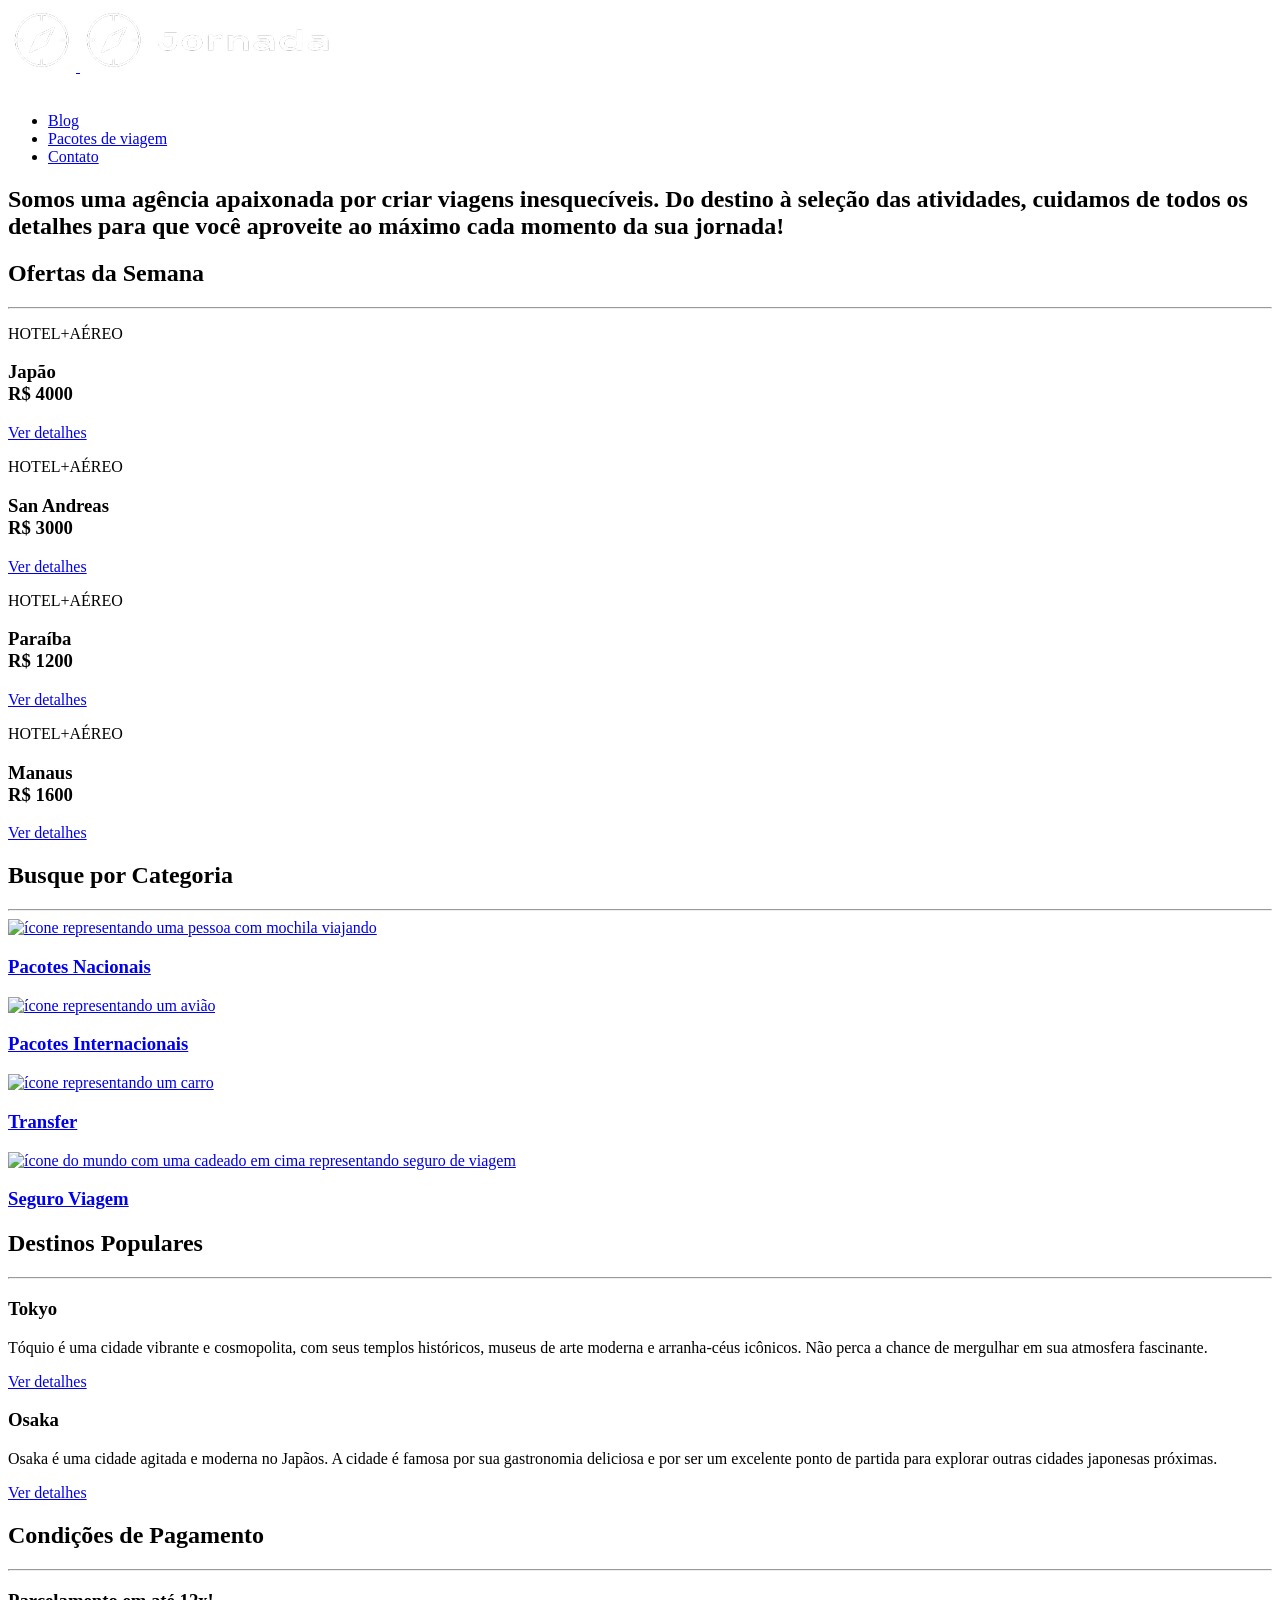
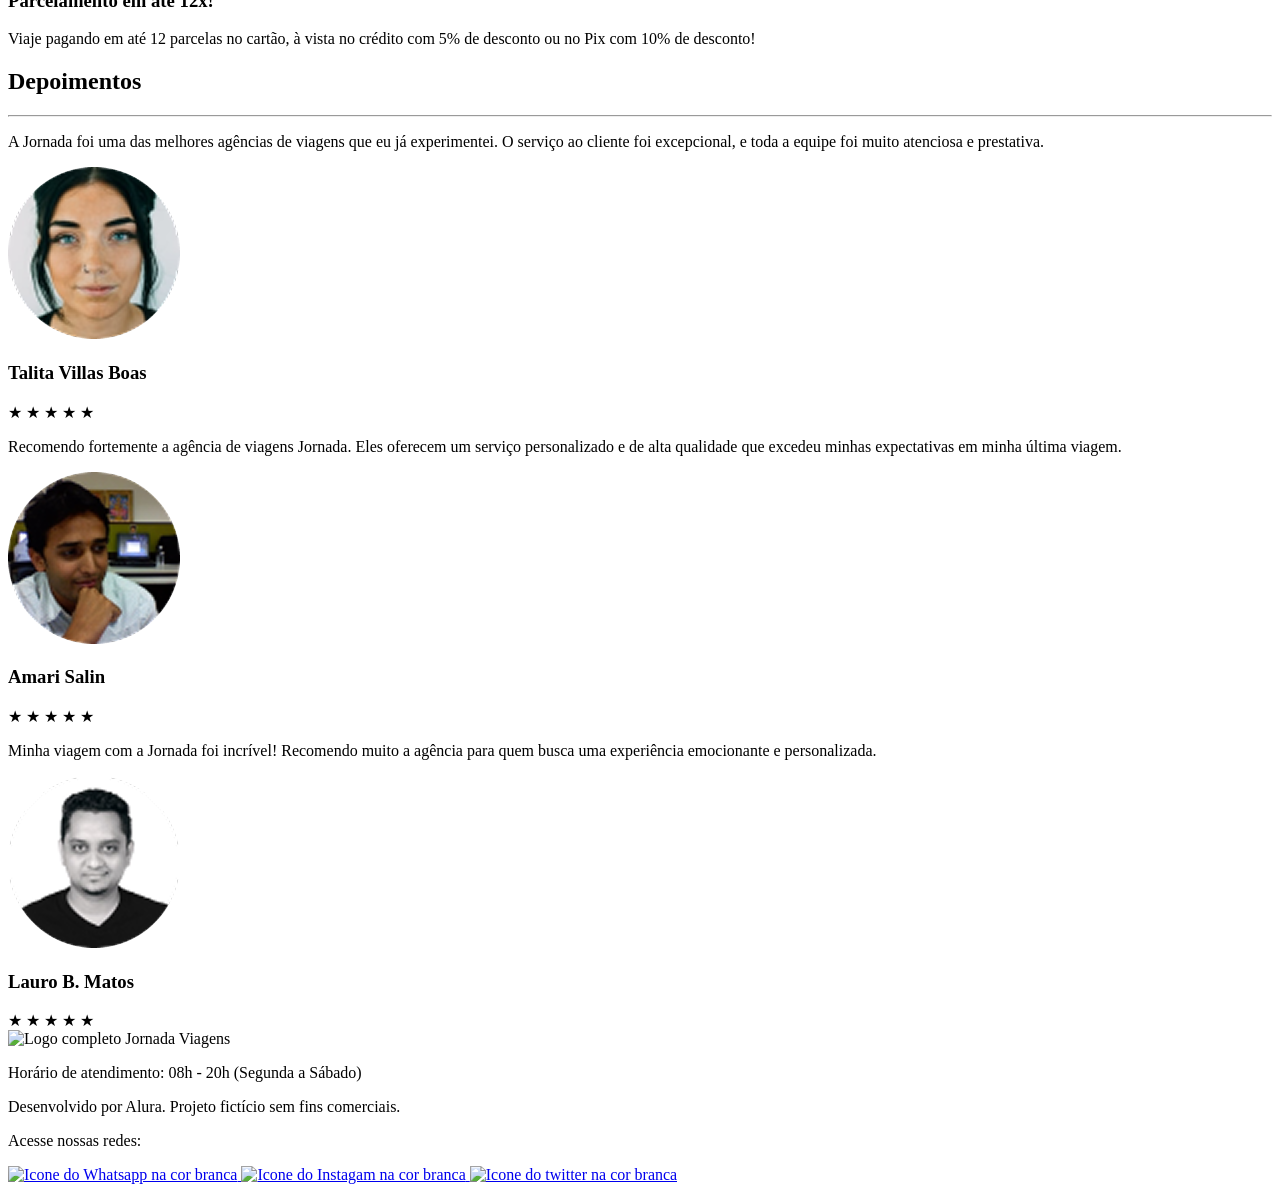
==== index.html @ a4445f1b "Finaliza sessao do footer com layout responsivo" ====
<!doctype html>
<html lang="pt-br">
  <head>
    <meta charset="UTF-8" />
    <meta name="viewport" content="width=device-width, initial-scale=1.0" />
    <link rel="stylesheet" href="css/style.css" />
    <title>Jornada Viagens</title>
  </head>
  <body>
    <header class="main-header">
      <a class="logo" href="index.html" title="Voltar para a página inicial">
        <img
          class="img-mobile"
          src="img/Bussola-jornada-branca.png"
          alt="Bússola do logo Jornada Viagens na cor branca"
        />
        <img
          class="img-desktop"
          src="img/Bussola-texto-jornada-branca.png"
          alt="Logo Jornada Viagens na cor branca"
        />
      </a>
      <div class="navigation-menu">
        <label for="menu">
          <img src="img/menu.png" alt="Menu" />
        </label>
        <input type="checkbox" id="menu" hidden />
        <nav>
          <ul class="list-link">
            <li>
              <a href="blog.html" target="_blank" title="Acessar blog">Blog</a>
            </li>
            <li>
              <a
                href="pacotes.html"
                target="_blank"
                title="Acessar pacotes de viagem"
                >Pacotes de viagem</a
              >
            </li>
            <li>
              <a href="contato.html" target="_blank" title="Acessar contato"
                >Contato</a
              >
            </li>
          </ul>
        </nav>
      </div>
    </header>
    <main>
      <section class="hero">
        <div class="hero-img"></div>
        <h2>
          Somos uma agência apaixonada por criar viagens inesquecíveis. Do
          destino à seleção das atividades, cuidamos de todos os detalhes para
          que você aproveite ao máximo cada momento da sua jornada!
        </h2>
      </section>
      <section class="offers">
        <div class="section-title">
          <h2 class="content-title">Ofertas da Semana</h2>
          <hr />
        </div>
        <div class="offers-cards">
          <article class="card japao">
            <header>
              <p class="content-text">HOTEL+AÉREO</p>
              <h3 class="content-title">
                Japão <br />
                <span>R$ 4000</span>
              </h3>
            </header>
            <footer>
              <a class="button" href="#">Ver detalhes</a>
            </footer>
          </article>
          <article class="card san-andreas">
            <header>
              <p class="content-text">HOTEL+AÉREO</p>
              <h3 class="content-title">
                San Andreas <br />
                <span>R$ 3000</span>
              </h3>
            </header>
            <footer>
              <a class="button" href="#">Ver detalhes</a>
            </footer>
          </article>
          <article class="card paraiba">
            <header>
              <p class="content-text">HOTEL+AÉREO</p>
              <h3 class="content-title">
                Paraíba <br />
                <span>R$ 1200</span>
              </h3>
            </header>
            <footer>
              <a class="button" href="#">Ver detalhes</a>
            </footer>
          </article>
          <article class="card manaus">
            <header>
              <p class="content-text">HOTEL+AÉREO</p>
              <h3 class="content-title">
                Manaus <br />
                <span>R$ 1600</span>
              </h3>
            </header>
            <footer>
              <a class="button" href="#">Ver detalhes</a>
            </footer>
          </article>
        </div>
      </section>
      <section class="categories">
        <div class="section-title">
          <h2 class="content-title">Busque por Categoria</h2>
          <hr />
        </div>
        <div class="category">
          <a
            href="#"
            target="_blank"
            title="Busque pela categoria Pacotes Nacionais"
            class="cards"
          >
            <img
              src="/Jornada-viagens/img/icone-pacotes-nacionais.png"
              alt="ícone representando uma pessoa com mochila viajando"
            />
            <h3 class="content-title">Pacotes Nacionais</h3>
          </a>
          <a
            href="#"
            target="_blank"
            title="Busque pela categoria Pacotes Internacionais"
            class="cards"
          >
            <img
              src="/Jornada-viagens/img/icone-pacotes-interacionais.png"
              alt="ícone representando um avião"
            />
            <h3 class="content-title">Pacotes Internacionais</h3>
          </a>
          <a
            href="#"
            target="_blank"
            title="Busque pela categoria de transporte"
            class="cards"
          >
            <img
              src="/Jornada-viagens/img/icone-transfer.png"
              alt="ícone representando um carro"
            />
            <h3 class="content-title">Transfer</h3>
          </a>
          <a
            href="#"
            target="_blank"
            title="Busque pela categoria Pacotes Nacionais"
            class="cards"
          >
            <img
              src="/Jornada-viagens/img/icone-seguro-viagem.png"
              alt="ícone do mundo com uma cadeado em cima representando seguro de viagem"
            />
            <h3 class="content-title">Seguro Viagem</h3>
          </a>
        </div>
      </section>
      <section class="destinations">
        <div class="section-title">
          <h2>Destinos Populares</h2>
          <hr />
        </div>
        <div class="destination-cards">
          <article class="cards">
            <header>
              <div class="tokyo-img"></div>
              <h3 class="content-title">Tokyo</h3>
            </header>
            <p class="content-text">
              Tóquio é uma cidade vibrante e cosmopolita, com seus templos
              históricos, museus de arte moderna e arranha-céus icônicos. Não
              perca a chance de mergulhar em sua atmosfera fascinante.
            </p>
            <footer>
              <a
                href="#"
                class="button"
                target="_blank"
                title="Veja mais detalhes do destino Tokyo"
                >Ver detalhes</a
              >
            </footer>
          </article>
          <article class="cards">
            <header>
              <div class="osaka-img"></div>
              <h3 class="content-title">Osaka</h3>
            </header>
            <p class="content-text">
              Osaka é uma cidade agitada e moderna no Japãos. A cidade é famosa
              por sua gastronomia deliciosa e por ser um excelente ponto de
              partida para explorar outras cidades japonesas próximas.
            </p>
            <footer>
              <a
                href="#"
                class="button"
                target="_blank"
                title="Veja mais detalhes do destino Osaka"
                >Ver detalhes</a
              >
            </footer>
          </article>
        </div>
      </section>
      <section class="payments">
        <div class="section-title">
          <h2>Condições de Pagamento</h2>
          <hr />
        </div>
        <div class="content-container">
          <div class="text-content">
            <h3 class="content-title">Parcelamento em até 12x!</h3>
            <p class="content-text">
              Viaje pagando em até 12 parcelas no cartão, à vista no crédito com
              5% de desconto ou no Pix com 10% de desconto!
            </p>
          </div>
          <div class="image-content">
            <div class="image first"></div>
            <div class="image second"></div>
            <div class="image thirdy"></div>
          </div>
        </div>
      </section>
      <section class="testimonials">
        <div class="section-title">
          <h2>Depoimentos</h2>
          <hr />
        </div>
        <div class="testimonial-container">
          <article>
            <header>
              <p>
                A Jornada foi uma das melhores agências de viagens que eu já
                experimentei. O serviço ao cliente foi excepcional, e toda a
                equipe foi muito atenciosa e prestativa.
              </p>
            </header>
            <footer>
              <img
                src="img/avatar-talita.png"
                alt="Imagem de perfil da cliente Talita Villas Boas"
              />
              <div class="profile-content">
                <h3>Talita Villas Boas</h3>
                <div class="rating">
                  <span class="star">★</span>
                  <span class="star">★</span>
                  <span class="star">★</span>
                  <span class="star">★</span>
                  <span class="star">★</span>
                </div>
              </div>
            </footer>
          </article>
          <article>
            <header>
              <p>
                Recomendo fortemente a agência de viagens Jornada. Eles oferecem
                um serviço personalizado e de alta qualidade que excedeu minhas
                expectativas em minha última viagem.
              </p>
            </header>
            <footer>
              <img
                src="img/avatar-amari.png"
                alt="Imagem de perfil do cliente Amari Salin"
              />
              <div class="profile-content">
                <h3>Amari Salin</h3>
                <div class="rating">
                  <span class="star">★</span>
                  <span class="star">★</span>
                  <span class="star">★</span>
                  <span class="star">★</span>
                  <span class="star">★</span>
                </div>
              </div>
            </footer>
          </article>
          <article>
            <header>
              <p>
                Minha viagem com a Jornada foi incrível! Recomendo muito a
                agência para quem busca uma experiência emocionante e
                personalizada.
              </p>
            </header>
            <footer>
              <img
                src="img/avatar-lauro.png"
                alt="Imagem de perfil do cliente Lauro B. Matos"
              />
              <div class="profile-content">
                <h3>Lauro B. Matos</h3>
                <div class="rating">
                  <span class="star">★</span>
                  <span class="star">★</span>
                  <span class="star">★</span>
                  <span class="star">★</span>
                  <span class="star">★</span>
                </div>
              </div>
            </footer>
          </article>
        </div>
      </section>
      <section class="bottom-hero">
        <div class="hero-img"></div>
      </section>
    </main>
    <footer class="main-footer">
      <div class="footer-content">
        <img
          src="../Jornada-viagens/img/logo-footer.png"
          alt="Logo completo Jornada Viagens"
        />
        <p>Horário de atendimento: 08h - 20h (Segunda a Sábado)</p>
        <p>Desenvolvido por Alura. Projeto fictício sem fins comerciais.</p>
      </div>
      <div class="footer-social">
        <p>Acesse nossas redes:</p>
        <a href="#" target="_blank" title="Entre em contato via Whatsapp">
          <img
            src="../Jornada-viagens/img/whatsapp.svg"
            alt="Icone do Whatsapp na cor branca"
          />
        </a>
        <a
          href="#"
          target="_blank"
          title="Acesse o Instagram do Jornada Viagens"
        >
          <img
            src="../Jornada-viagens/img/instagram.svg"
            alt="Icone do Instagam na cor branca"
          />
        </a>
        <a href="#" target="_blank" title="Acesse o Twitter do Jornada Viagens">
          <img
            src="../Jornada-viagens/img/twiter.svg"
            alt="Icone do twitter na cor branca"
          />
        </a>
      </div>
    </footer>
  </body>
</html>
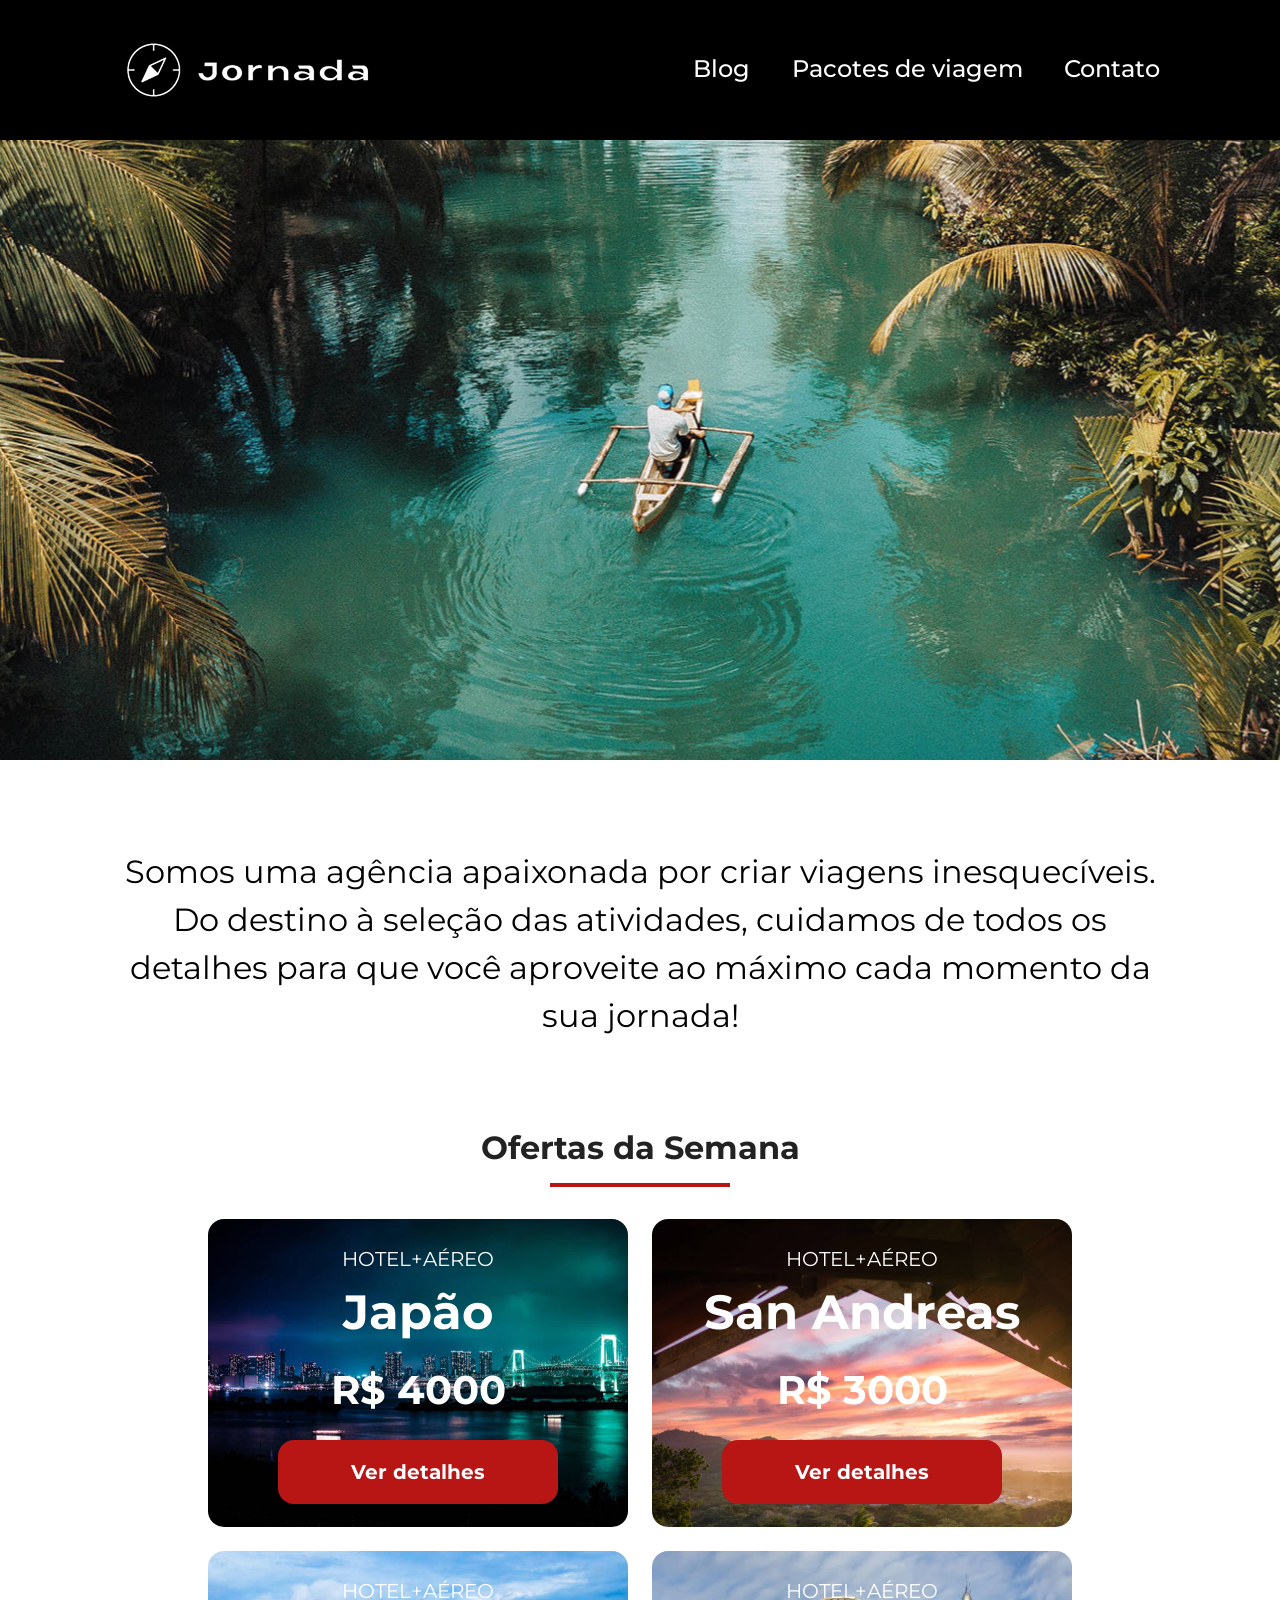
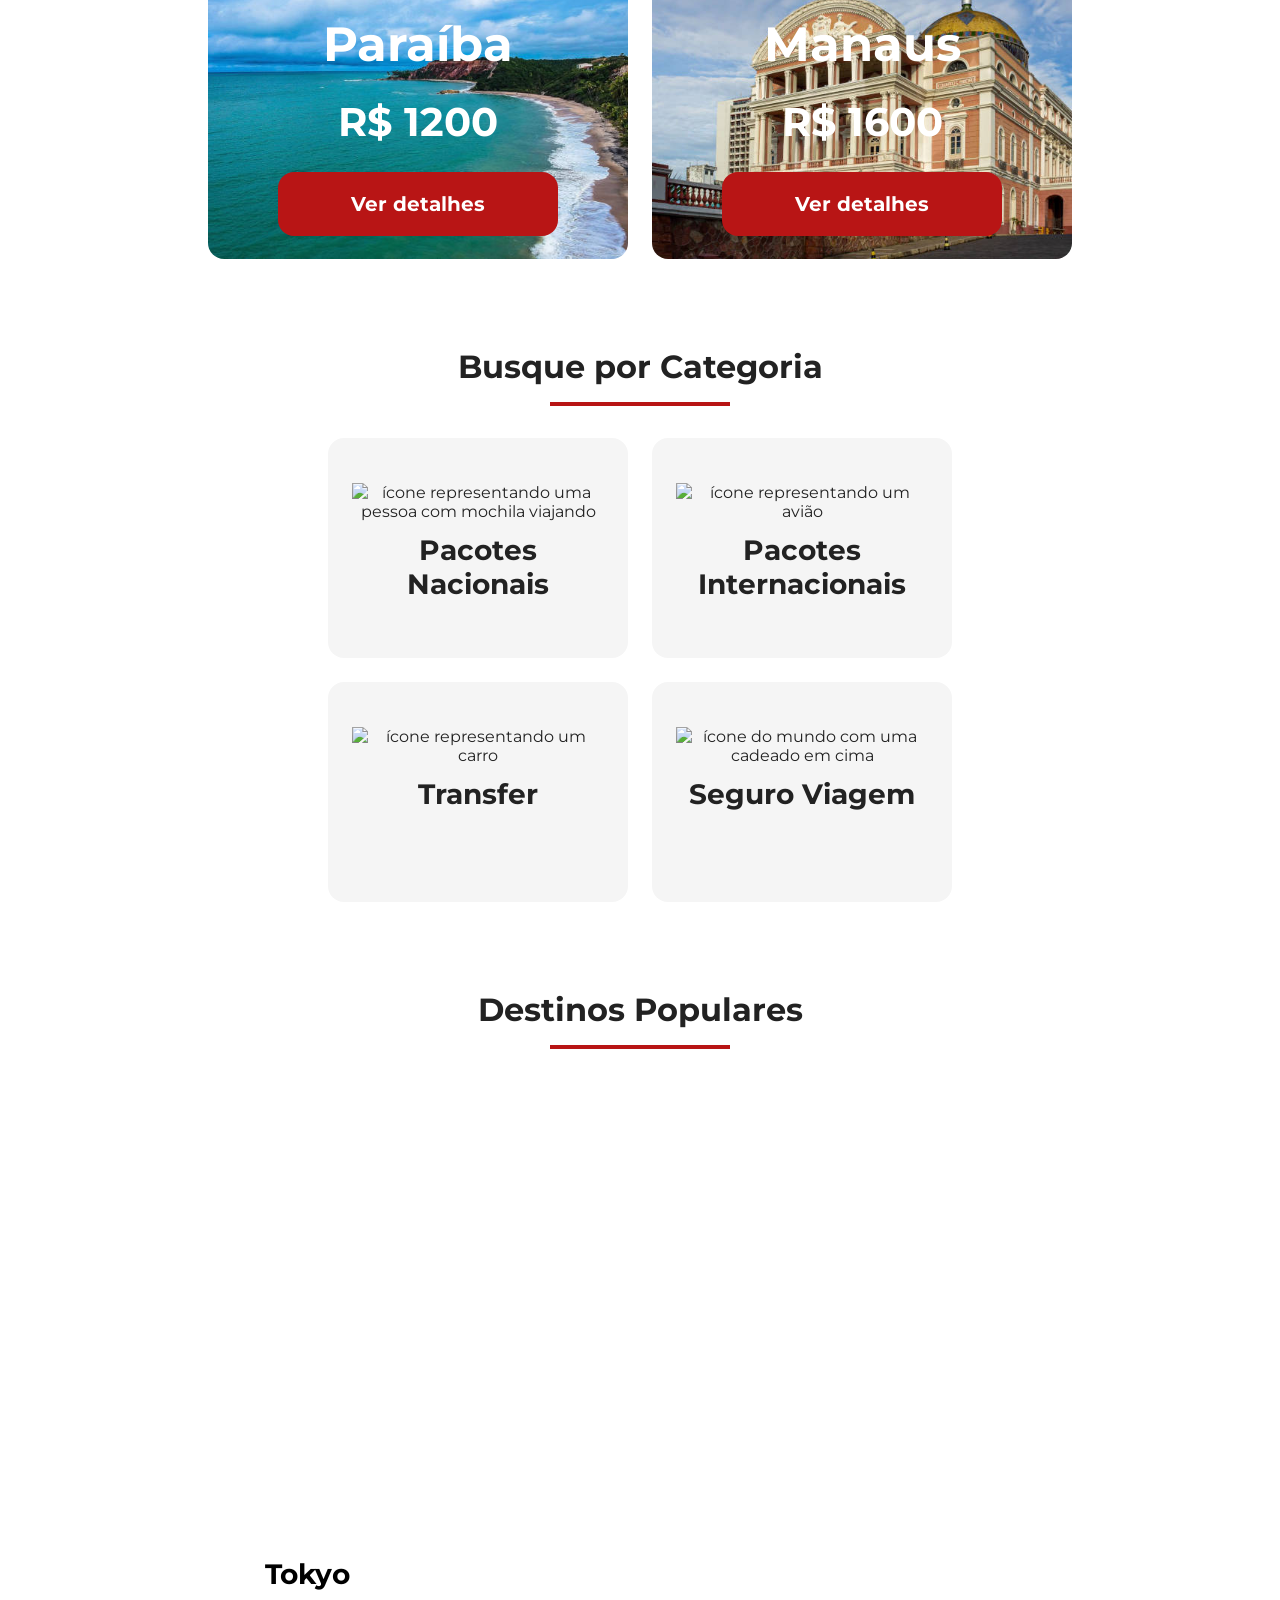
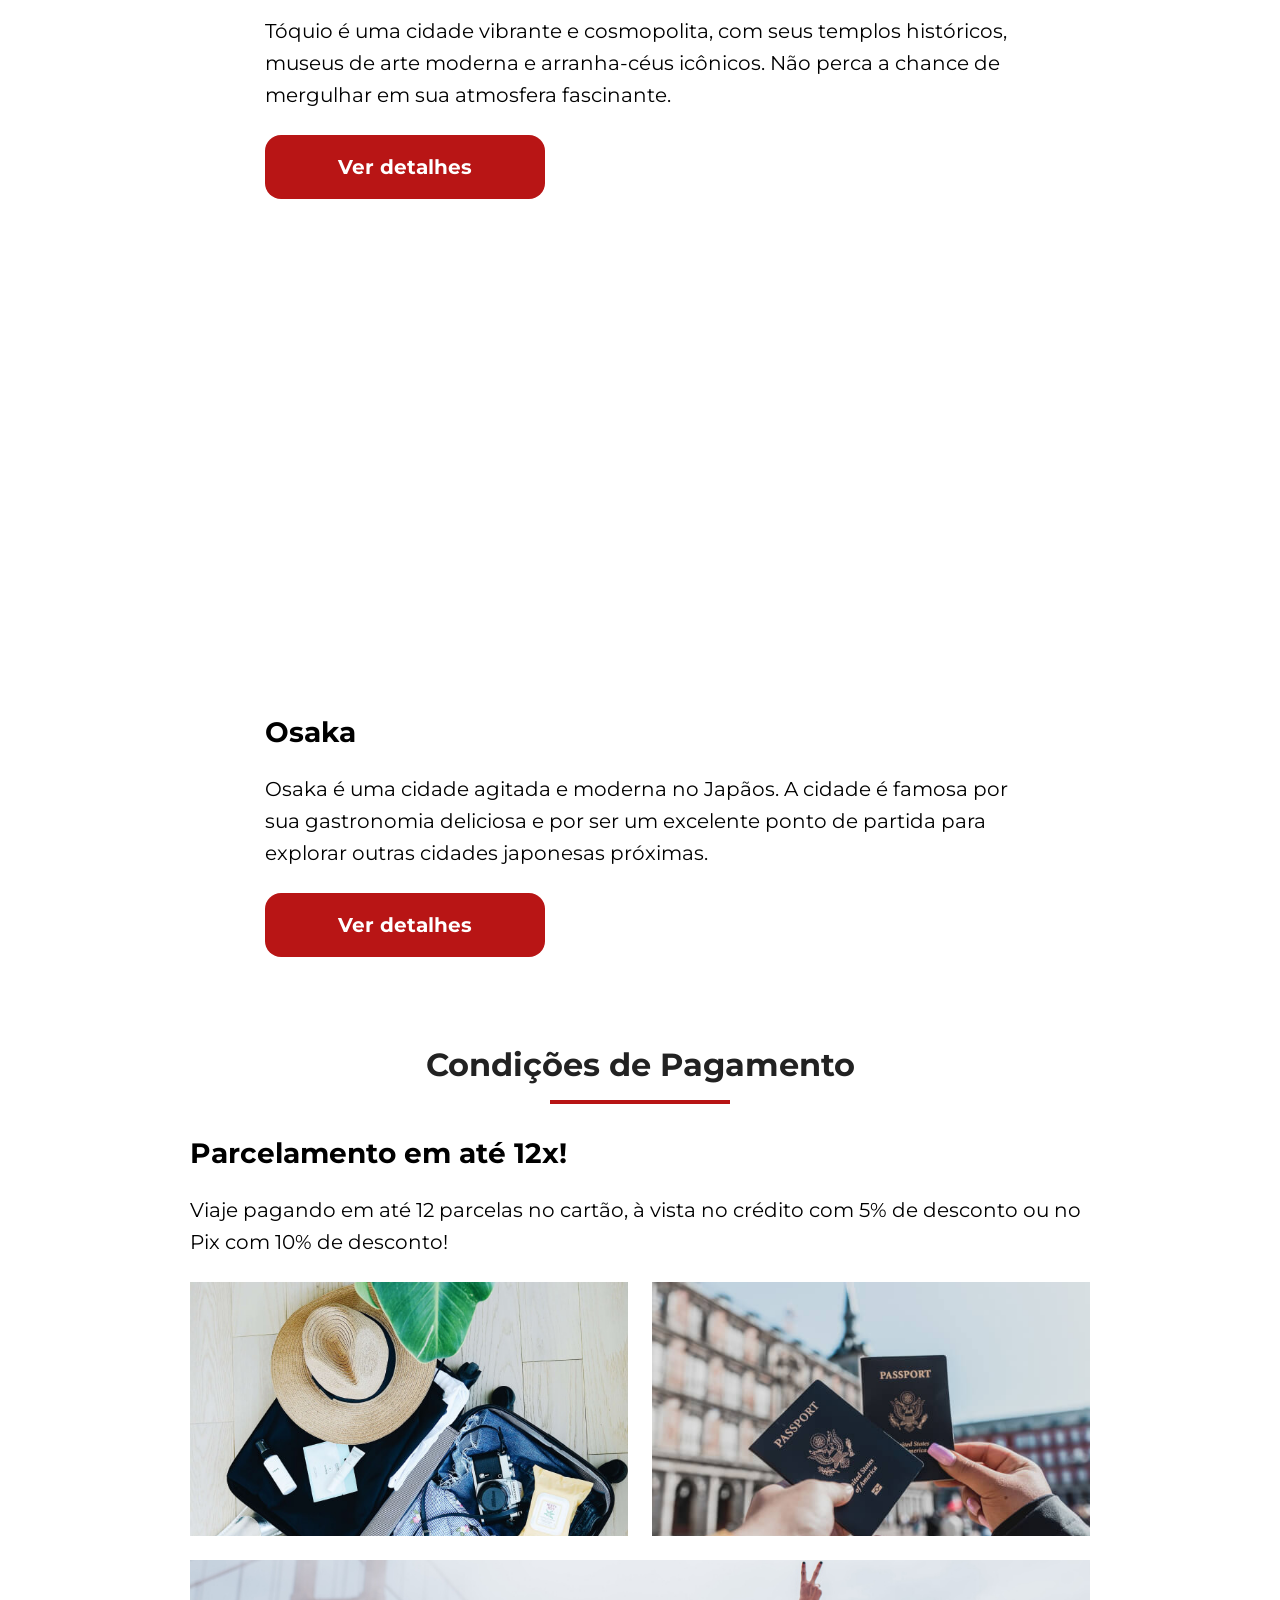
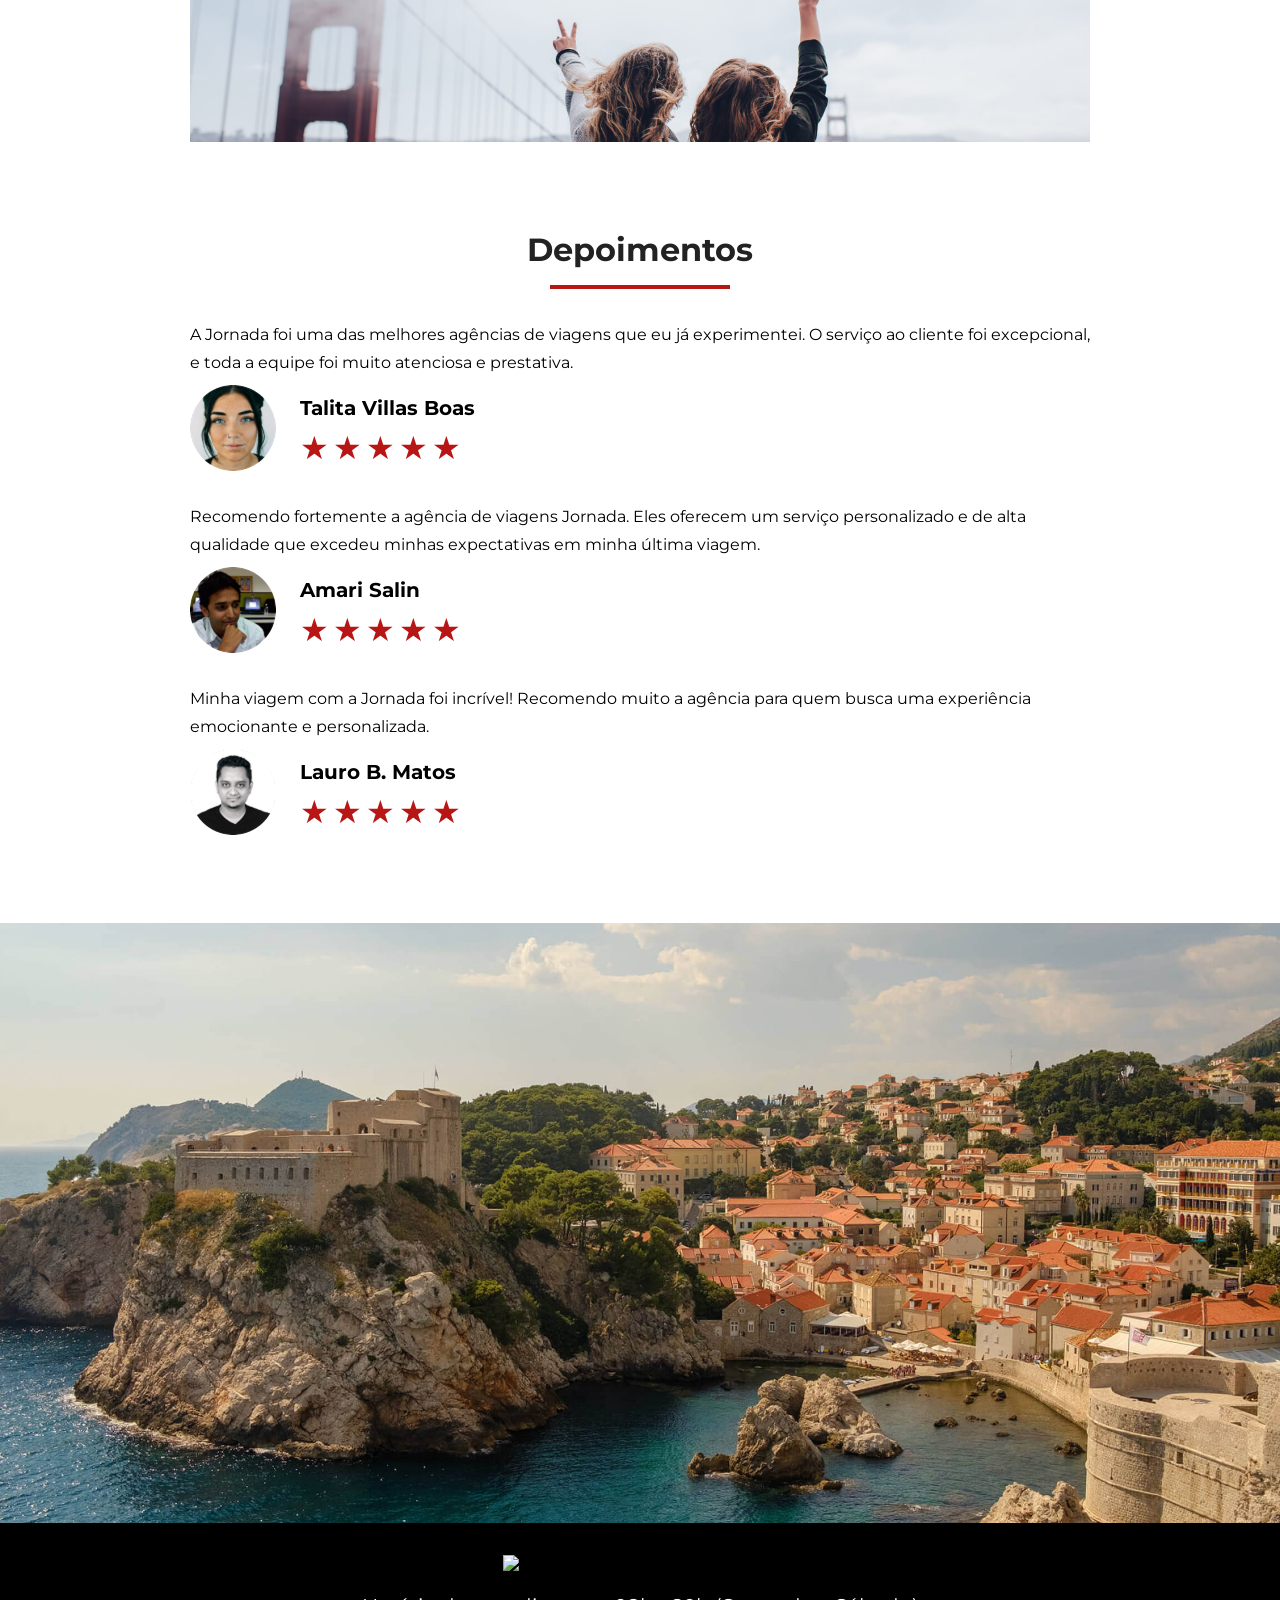
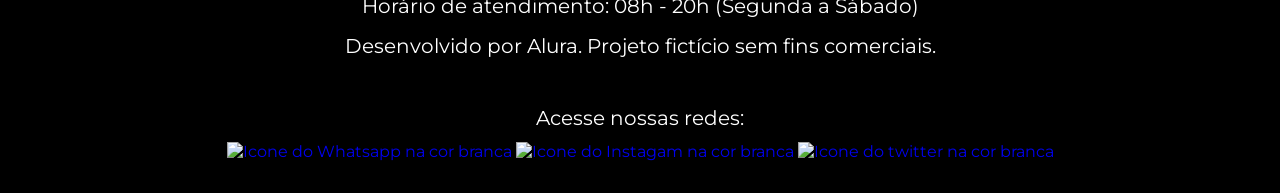
==== commit d470b756: "Corrige exibicao das imagens e adiciona acessibilidade" ====
--- a/index.html
+++ b/index.html
@@ -3,6 +3,22 @@
   <head>
     <meta charset="UTF-8" />
     <meta name="viewport" content="width=device-width, initial-scale=1.0" />
+    <meta
+      name="description"
+      content="Jornada Viagens, uma agência apaixonada por criar viagens inesquecíveis."
+    />
+    <meta name="og:title" content="Jornada Viagens" />
+    <meta
+      name="og:description"
+      content="Jornada Viagens, uma agência apaixonada por criar viagens inesquecíveis."
+    />
+    <meta
+      name="og:image"
+      content="https://willianst.github.io/jornada-viagens/img/logo-footer.png"
+    />
+    <meta name="og:type" content="website" />
+    <meta name="og:url" content="https://willianst.github.io/jornada-viagens" />
+    <link rel="icon" href="favico.svg" type="xml/svg" />
     <link rel="stylesheet" href="css/style.css" />
     <title>Jornada Viagens</title>
   </head>
@@ -32,7 +48,7 @@
             </li>
             <li>
               <a
-                href="pacotes.html"
+                href="pacotes-viagem.html"
                 target="_blank"
                 title="Acessar pacotes de viagem"
                 >Pacotes de viagem</a
@@ -176,7 +192,11 @@
         <div class="destination-cards">
           <article class="cards">
             <header>
-              <div class="tokyo-img"></div>
+              <div
+                class="destination-img tokyo-img"
+                role="img"
+                aria-label="Vista panorâma da ponte Rainbow Bridge iluminada à noite na baía de Tóquio"
+              ></div>
               <h3 class="content-title">Tokyo</h3>
             </header>
             <p class="content-text">
@@ -196,7 +216,11 @@
           </article>
           <article class="cards">
             <header>
-              <div class="osaka-img"></div>
+              <div
+                class="destination-img osaka-img"
+                role="img"
+                aria-label="Castelo de Osaka emoldurado por flores de cerejeira branca e rosa sob um céu claro."
+              ></div>
               <h3 class="content-title">Osaka</h3>
             </header>
             <p class="content-text">
@@ -232,7 +256,7 @@
           <div class="image-content">
             <div class="image first"></div>
             <div class="image second"></div>
-            <div class="image thirdy"></div>
+            <div class="image third"></div>
           </div>
         </div>
       </section>
--- a/css/style.css
+++ b/css/style.css
@@ -0,0 +1,10 @@
+@import url(global.css);
+@import url(header.css);
+@import url(hero.css);
+@import url(offers.css);
+@import url(categories.css);
+@import url(destinations.css);
+@import url(payments.css);
+@import url(testimonials.css);
+@import url(footer.css);
+@import url(questionnaire.css);
